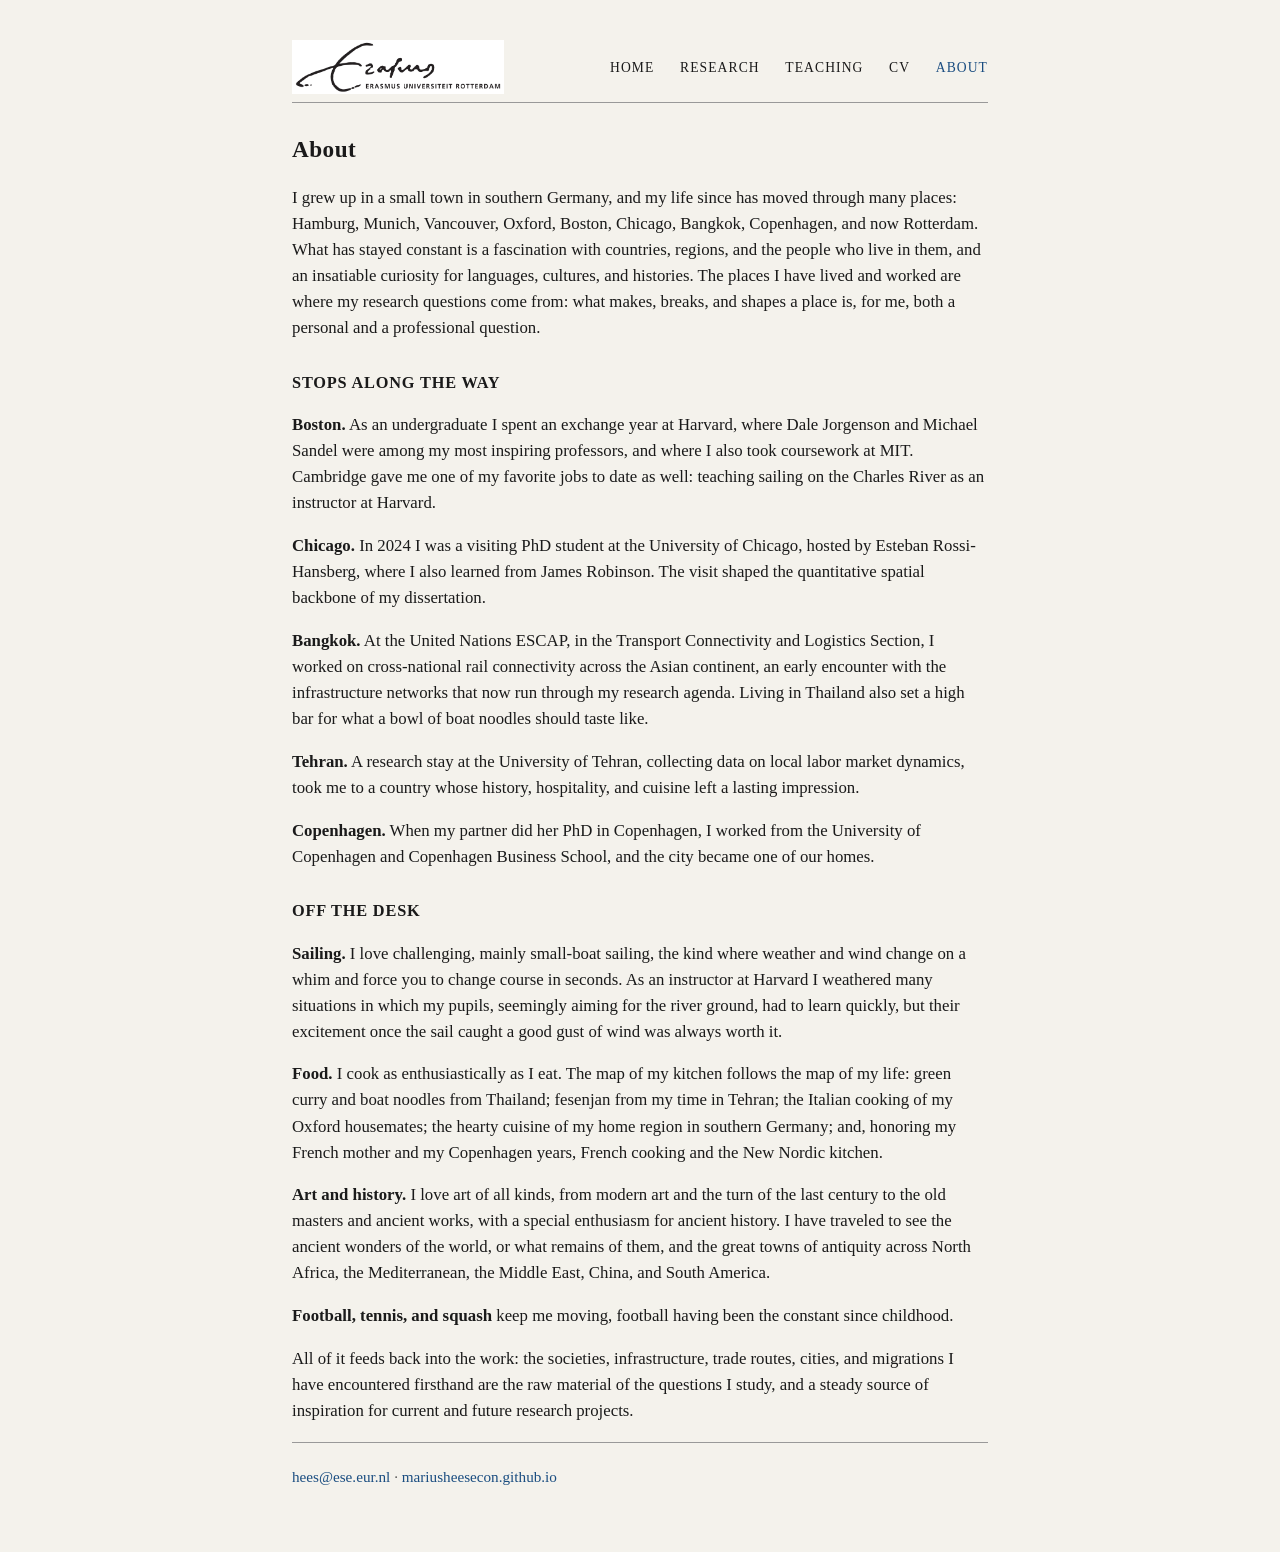
==== about.html @ 5c3d4e23 "Boston: Jorgenson and Sandel as inspiring professors Co-Authored-By: Claude Fable 5 <noreply@anthrop" ====
<!DOCTYPE html>
<html lang="en">
<head>
<meta charset="utf-8">
<meta name="viewport" content="width=device-width, initial-scale=1">
<title>About — Marius Hees</title>
<meta name="description" content="About Marius Emanuel Hees: a life across southern Germany, Oxford, Boston, Chicago, Bangkok, Copenhagen, and Rotterdam, and the curiosity for places, cultures, and histories that shapes his research.">
<link rel="stylesheet" href="style.css">
</head>
<body>

<nav>
  <a class="navlogo" href="index.html"><img src="img/erasmus.png" alt="Erasmus University Rotterdam"></a>
  <span class="navlinks">
  <a href="index.html">Home</a>
  <a href="research.html">Research</a>
  <a href="teaching.html">Teaching</a>
  <a href="files/Hees_CV.pdf" target="_blank" rel="noopener">CV</a>
  <a href="about.html" aria-current="page">About</a>
  </span>
</nav>

<h1 class="pagetitle">About</h1>

<p>I grew up in a small town in southern Germany, and my life since has moved through many places:
Hamburg, Munich, Vancouver, Oxford, Boston, Chicago, Bangkok, Copenhagen, and now Rotterdam. What has
stayed constant is a fascination with countries, regions, and the people who live in them, and an
insatiable curiosity for languages, cultures, and histories. The places I have lived and worked are
where my research questions come from: what makes, breaks, and shapes a place is, for me, both a
personal and a professional question.</p>

<h2>Stops along the way</h2>

<p><strong>Boston.</strong> As an undergraduate I spent an exchange year at Harvard, where Dale
Jorgenson and Michael Sandel were among my most inspiring professors, and where I also took
coursework at MIT. Cambridge gave me one of my favorite jobs to date as well: teaching sailing on
the Charles River as an instructor at Harvard.</p>

<p><strong>Chicago.</strong> In 2024 I was a visiting PhD student at the University of Chicago, hosted
by Esteban Rossi-Hansberg, where I also learned from James Robinson. The visit shaped the quantitative
spatial backbone of my dissertation.</p>

<p><strong>Bangkok.</strong> At the United Nations ESCAP, in the Transport Connectivity and Logistics
Section, I worked on cross-national rail connectivity across the Asian continent, an early encounter
with the infrastructure networks that now run through my research agenda. Living in Thailand also set
a high bar for what a bowl of boat noodles should taste like.</p>

<p><strong>Tehran.</strong> A research stay at the University of Tehran, collecting data on local labor
market dynamics, took me to a country whose history, hospitality, and cuisine left a lasting
impression.</p>

<p><strong>Copenhagen.</strong> When my partner did her PhD in Copenhagen, I worked from the University
of Copenhagen and Copenhagen Business School, and the city became one of our homes.</p>

<h2>Off the desk</h2>

<p><strong>Sailing.</strong> I love challenging, mainly small-boat sailing, the kind where weather and
wind change on a whim and force you to change course in seconds. As an instructor at Harvard I weathered
many situations in which my pupils, seemingly aiming for the river ground, had to learn quickly, but
their excitement once the sail caught a good gust of wind was always worth it.</p>

<p><strong>Food.</strong> I cook as enthusiastically as I eat. The map of my kitchen follows the map of
my life: green curry and boat noodles from Thailand; fesenjan from my time in Tehran; the Italian
cooking of my Oxford housemates; the hearty cuisine of my home region in southern Germany; and, honoring my French mother and my
Copenhagen years, French cooking and the New Nordic kitchen.</p>

<p><strong>Art and history.</strong> I love art of all kinds, from modern art and the turn of the last
century to the old masters and ancient works, with a special enthusiasm for ancient history. I have
traveled to see the ancient wonders of the world, or what remains of them, and the great towns of
antiquity across North Africa, the Mediterranean, the Middle East, China, and South America.</p>

<p><strong>Football, tennis, and squash</strong> keep me moving, football having been the constant
since childhood.</p>

<p>All of it feeds back into the work: the societies, infrastructure, trade routes, cities, and
migrations I have encountered firsthand are the raw material of the questions I study, and a steady
source of inspiration for current and future research projects.</p>

<hr>
<footer>
  <p><a href="mailto:hees@ese.eur.nl">hees@ese.eur.nl</a> ·
  <a href="index.html">mariusheesecon.github.io</a></p>
</footer>

</body>
</html>
---- style.css ----
/* Marius Hees — job market site. Design mirrors the print documents:
   serif, single readable column, understated. */

:root {
  --ink: #1a1a1a;
  --muted: #555;
  --rule: #999;
  --accent: #1a4d80;
  --bg: #f4f2ec;   /* eggshell / light warm grey */
}

* { box-sizing: border-box; }

body {
  font-family: Georgia, "Times New Roman", Times, serif;
  color: var(--ink);
  background: var(--bg);
  max-width: 46rem;
  margin: 0 auto;
  padding: 2.5rem 1.25rem 3rem;
  line-height: 1.55;
  font-size: 1.05rem;
}

header { display: flex; gap: 1.5rem; align-items: flex-start; justify-content: space-between; }
.header-text { flex: 1; }

h1 {
  font-size: 1.7rem;
  letter-spacing: 0.02em;
  margin: 0 0 0.35rem;
}

.subtitle { margin: 0 0 0.5rem; font-size: 1.05rem; }
.jobmarket { margin: 0 0 0.5rem; font-style: italic; }
.links { margin: 0; }

.photo {
  width: 12.5rem;
  height: 12.5rem;
  object-fit: cover;
  object-position: 50% 28%;
  border-radius: 50%;
}

nav {
  display: flex;
  align-items: center;
  justify-content: space-between;
  gap: 1.2rem;
  margin-bottom: 1.8rem;
  padding-bottom: 0.5rem;
  border-bottom: 1px solid var(--rule);
}

.navlinks { display: flex; gap: 1.6rem; }

nav a {
  color: var(--ink);
  text-transform: uppercase;
  letter-spacing: 0.08em;
  font-size: 0.85rem;
}

nav a:hover { color: var(--accent); text-decoration: none; }
nav a[aria-current="page"] { color: var(--accent); }

.navlogo img { height: 3.4rem; width: auto; display: block; }

.overview {
  font-size: 0.98rem;
  border-left: 2px solid var(--rule);
  padding-left: 0.9rem;
  margin: 0 0 1.4rem;
}

.pagetitle {
  font-size: 1.45rem;
  letter-spacing: 0.02em;
  margin: 0 0 1rem;
}

.sublinks { font-size: 0.95rem; margin-top: 0.4rem; }
.soon { color: var(--muted); }

.gallery {
  display: grid;
  grid-template-columns: repeat(auto-fill, minmax(13rem, 1fr));
  gap: 0.7rem;
  margin-top: 1.2rem;
}

.gallery img { width: 100%; height: 13rem; object-fit: cover; display: block; }

hr { border: none; border-top: 1px solid var(--rule); margin: 1.1rem 0 1.4rem; }

h2 {
  font-size: 1.02rem;
  text-transform: uppercase;
  letter-spacing: 0.05em;
  margin: 1.8rem 0 0.6rem;
}

h3 { font-size: 1.1rem; margin: 1rem 0 0.2rem; }

a { color: var(--accent); text-decoration: none; }
a:hover { text-decoration: underline; }

.fields { color: var(--ink); }
.coauthors { margin: 0 0 0.3rem; color: var(--muted); font-style: italic; }
.status { margin: 0 0 0.4rem; color: var(--muted); font-style: italic; }
.abstract { text-align: justify; hyphens: auto; }

details { margin: 0.2rem 0 0.6rem; }
summary { cursor: pointer; color: var(--accent); font-style: italic; }

.refs { display: flex; flex-wrap: wrap; gap: 1.5rem; }
.refs div { flex: 1 1 12rem; }
.placement { margin-top: 0.9rem; font-size: 0.95rem; color: var(--muted); }

footer { font-size: 0.95rem; color: var(--muted); }
.updated { font-size: 0.85rem; }

@media (max-width: 40rem) {
  header { flex-direction: column-reverse; }
  .photo { width: 10rem; height: 10rem; }
  nav { flex-wrap: wrap; justify-content: center; }
  .navlinks { gap: 1.1rem; flex-wrap: wrap; justify-content: center; }
  body { font-size: 1rem; padding-top: 1.5rem; }
}
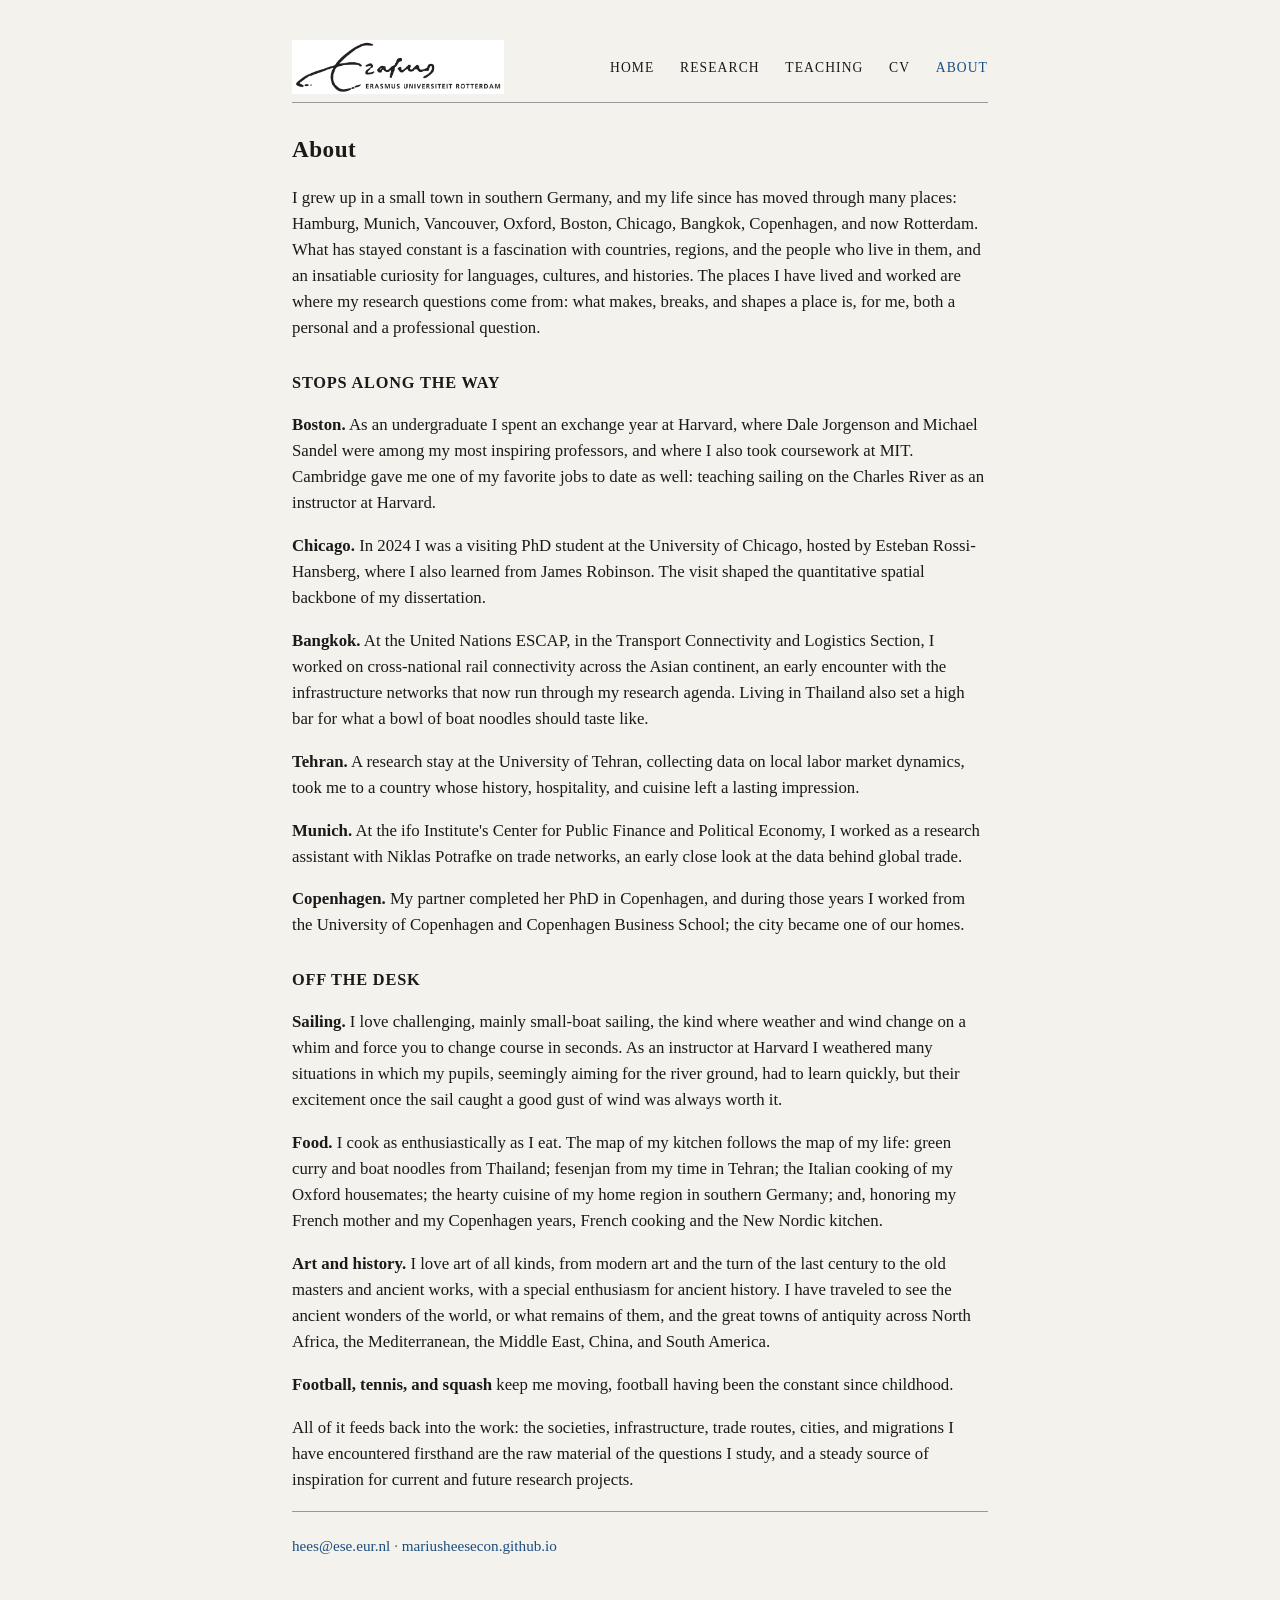
==== commit 238b76cf: "Favicon, Open Graph tags on all pages, Munich paragraph, Copenhagen in completed past tense Co-Autho" ====
--- a/about.html
+++ b/about.html
@@ -5,6 +5,13 @@
 <meta name="viewport" content="width=device-width, initial-scale=1">
 <title>About — Marius Hees</title>
 <meta name="description" content="About Marius Emanuel Hees: a life across southern Germany, Oxford, Boston, Chicago, Bangkok, Copenhagen, and Rotterdam, and the curiosity for places, cultures, and histories that shapes his research.">
+<link rel="icon" type="image/png" href="img/favicon.png">
+<meta property="og:title" content="About — Marius Hees">
+<meta property="og:description" content="The journey behind the research: southern Germany, Oxford, Boston, Chicago, Bangkok, Copenhagen, Rotterdam.">
+<meta property="og:type" content="website">
+<meta property="og:url" content="https://mariusheesecon.github.io/about.html">
+<meta property="og:image" content="https://mariusheesecon.github.io/img/og.jpg">
+<meta name="twitter:card" content="summary">
 <link rel="stylesheet" href="style.css">
 </head>
 <body>
@@ -49,8 +56,13 @@
 market dynamics, took me to a country whose history, hospitality, and cuisine left a lasting
 impression.</p>
 
-<p><strong>Copenhagen.</strong> When my partner did her PhD in Copenhagen, I worked from the University
-of Copenhagen and Copenhagen Business School, and the city became one of our homes.</p>
+<p><strong>Munich.</strong> At the ifo Institute's Center for Public Finance and Political Economy,
+I worked as a research assistant with Niklas Potrafke on trade networks, an early close look at the
+data behind global trade.</p>
+
+<p><strong>Copenhagen.</strong> My partner completed her PhD in Copenhagen, and during those years I
+worked from the University of Copenhagen and Copenhagen Business School; the city became one of our
+homes.</p>
 
 <h2>Off the desk</h2>
 
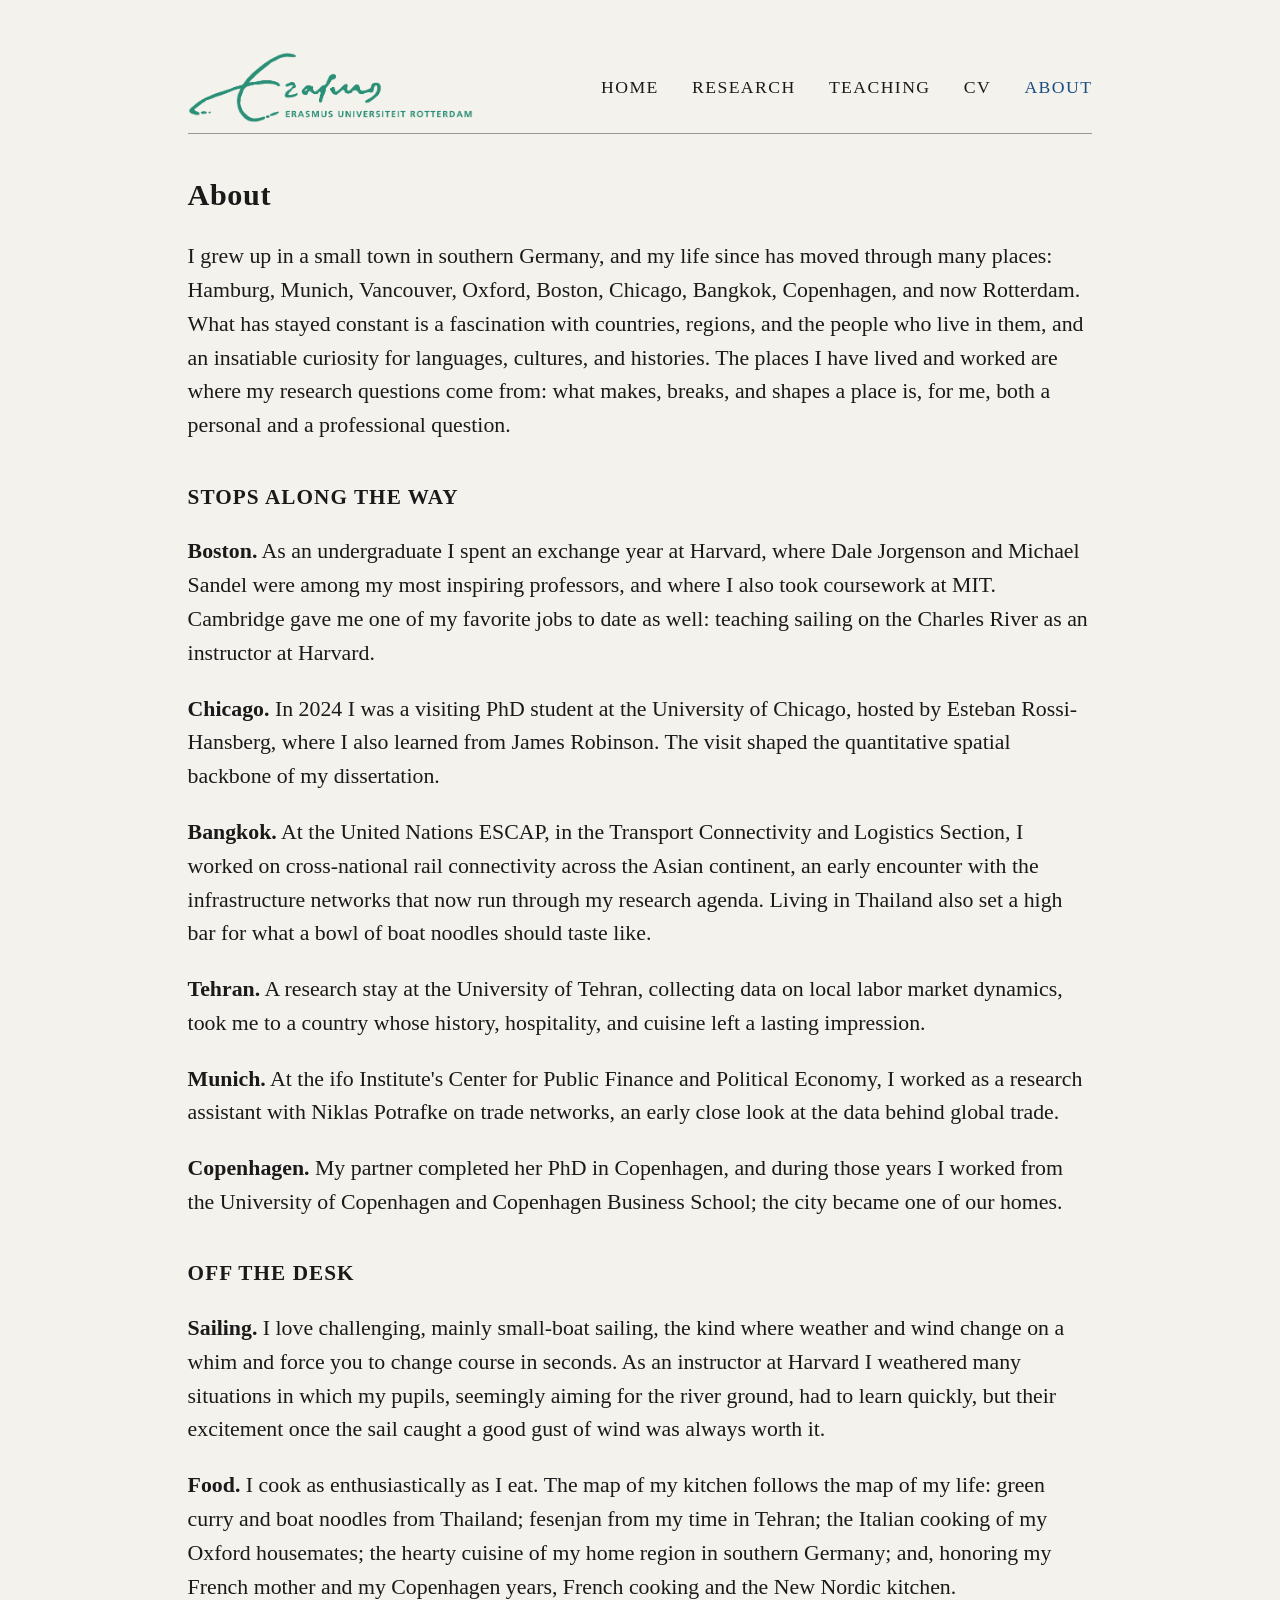
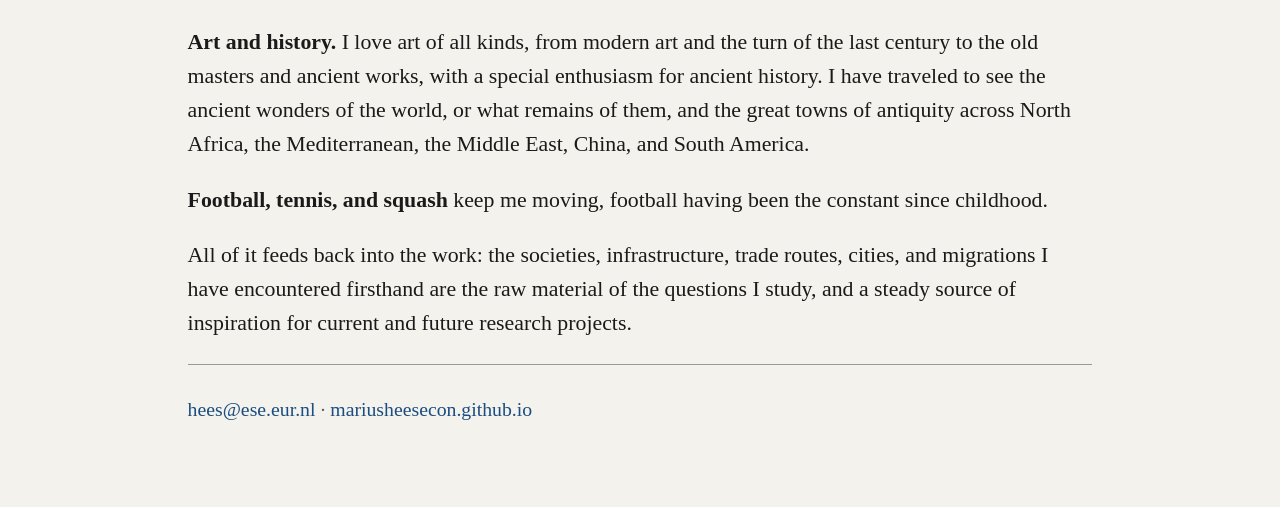
==== commit c469d448: "Cache-bust nav logo" ====
--- a/about.html
+++ b/about.html
@@ -17,7 +17,7 @@
 <body>
 
 <nav>
-  <a class="navlogo" href="index.html"><img src="img/erasmus.png" alt="Erasmus University Rotterdam"></a>
+  <a class="navlogo" href="index.html"><img src="img/erasmus.png?v=2" alt="Erasmus University Rotterdam"></a>
   <span class="navlinks">
   <a href="index.html">Home</a>
   <a href="research.html">Research</a>
--- a/style.css
+++ b/style.css
@@ -10,6 +10,9 @@
 }
 
 * { box-sizing: border-box; }
+
+/* baseline zoom: scales the whole rem-based layout like 130% browser zoom */
+html { font-size: 130%; }
 
 body {
   font-family: Georgia, "Times New Roman", Times, serif;
@@ -74,6 +77,11 @@
   margin: 0 0 1.4rem;
 }
 
+.toc-head { margin: 0.5rem 0 0.15rem; }
+.toc-head:first-child { margin-top: 0; }
+ul.toc { list-style: none; margin: 0; padding-left: 1rem; }
+ul.toc li { margin: 0.1rem 0; }
+
 .pagetitle {
   font-size: 1.45rem;
   letter-spacing: 0.02em;
@@ -122,6 +130,7 @@
 .updated { font-size: 0.85rem; }
 
 @media (max-width: 40rem) {
+  html { font-size: 108%; }
   header { flex-direction: column-reverse; }
   .photo { width: 10rem; height: 10rem; }
   nav { flex-wrap: wrap; justify-content: center; }
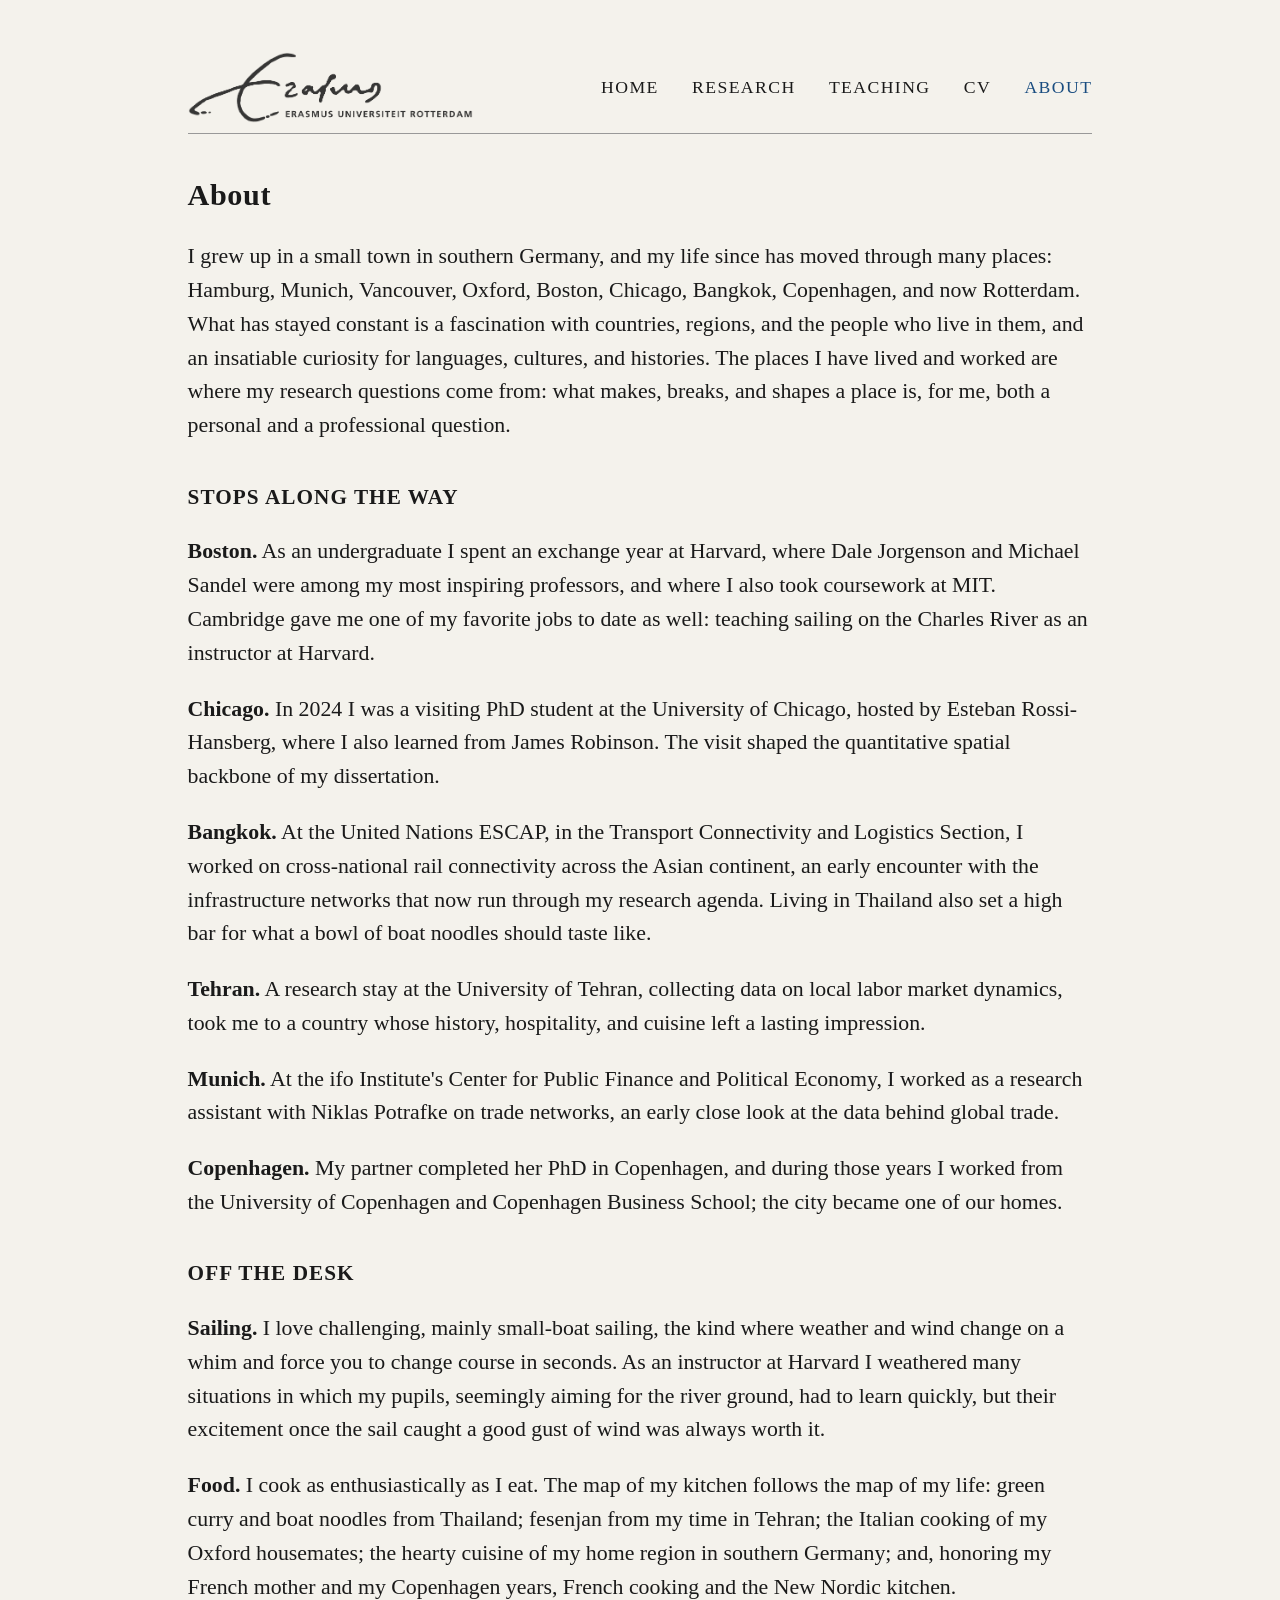
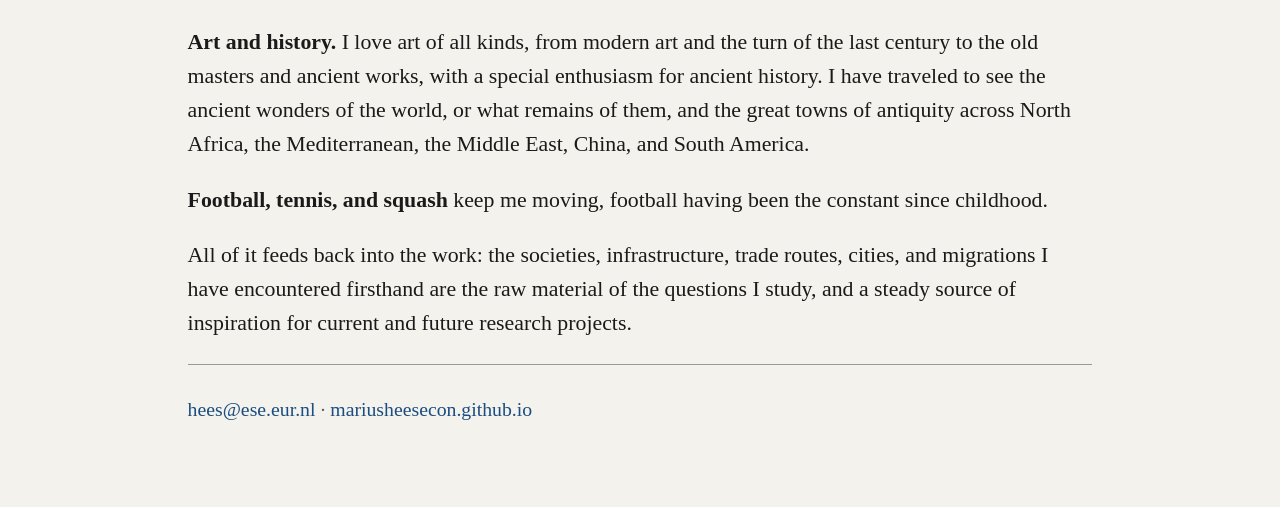
==== commit 1414df0b: "Nav logo: back to site ink colour, transparent background" ====
--- a/about.html
+++ b/about.html
@@ -17,7 +17,7 @@
 <body>
 
 <nav>
-  <a class="navlogo" href="index.html"><img src="img/erasmus.png?v=2" alt="Erasmus University Rotterdam"></a>
+  <a class="navlogo" href="index.html"><img src="img/erasmus.png?v=3" alt="Erasmus University Rotterdam"></a>
   <span class="navlinks">
   <a href="index.html">Home</a>
   <a href="research.html">Research</a>
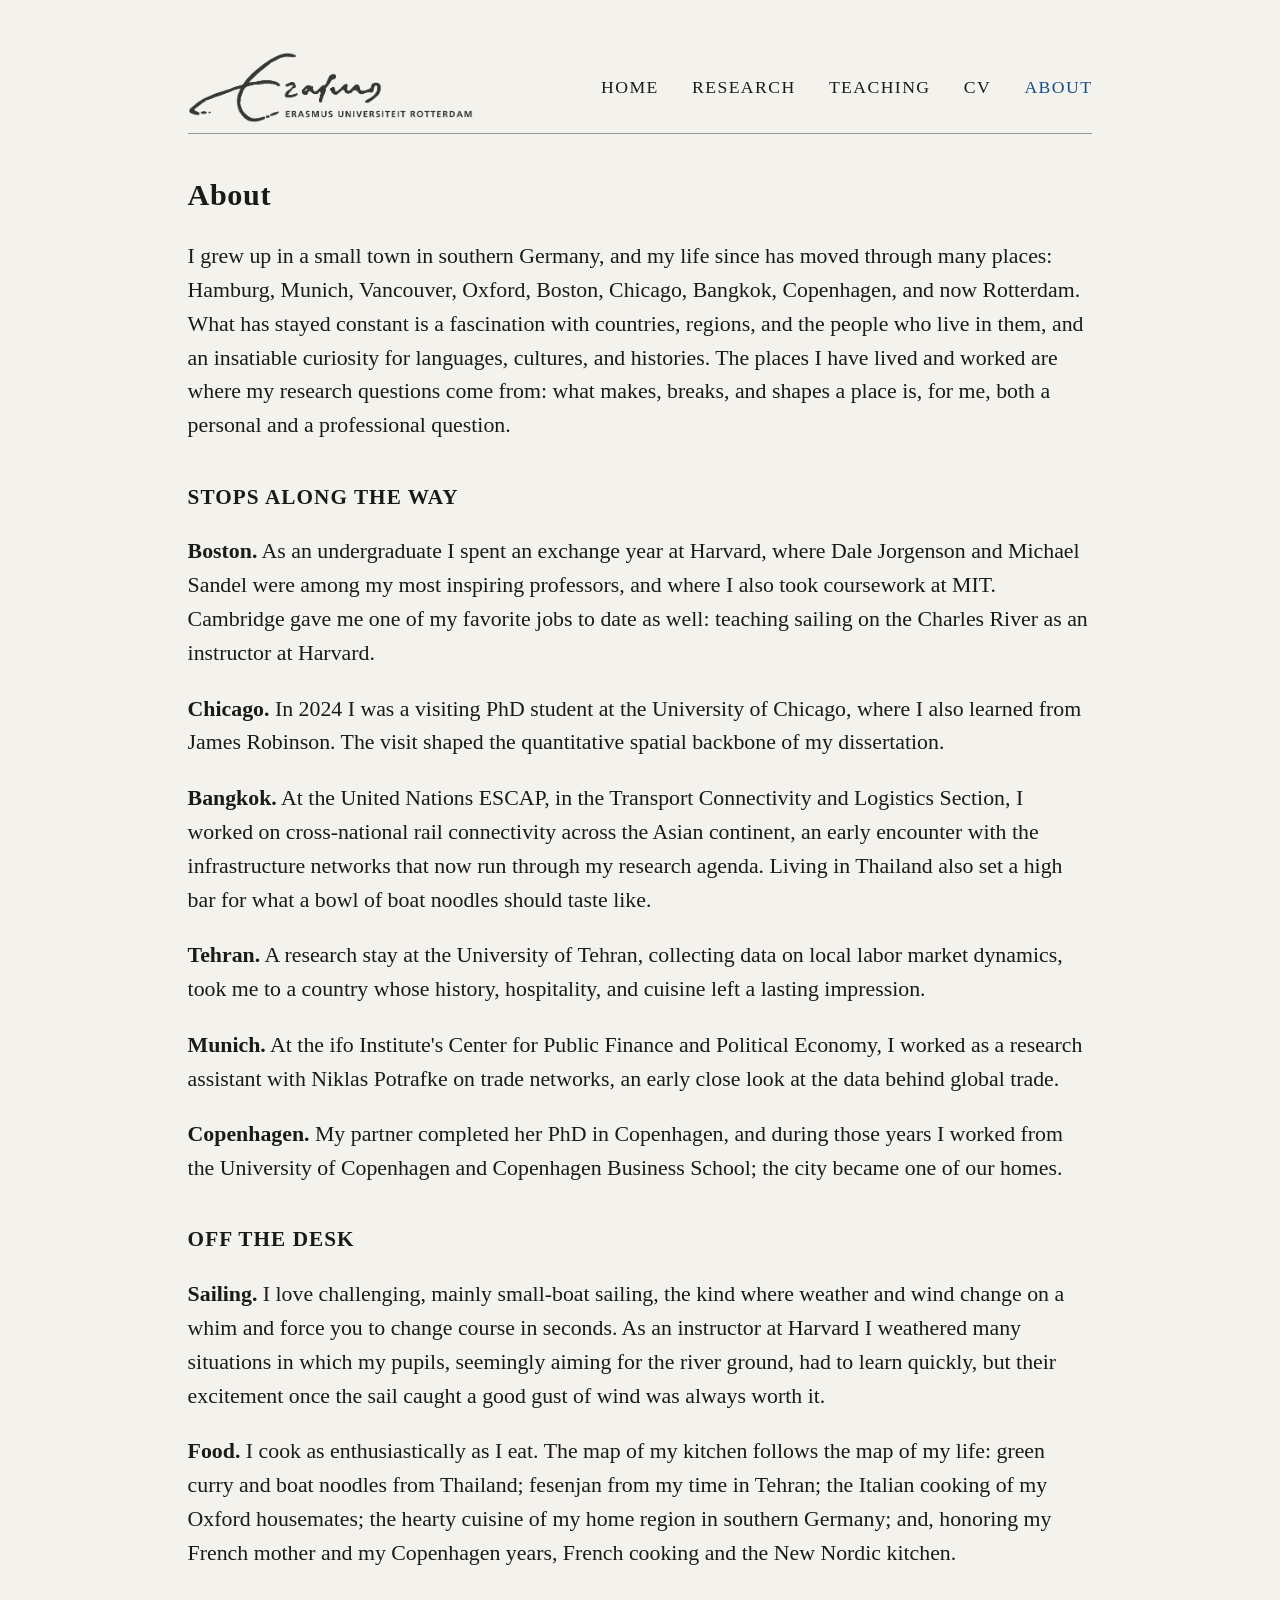
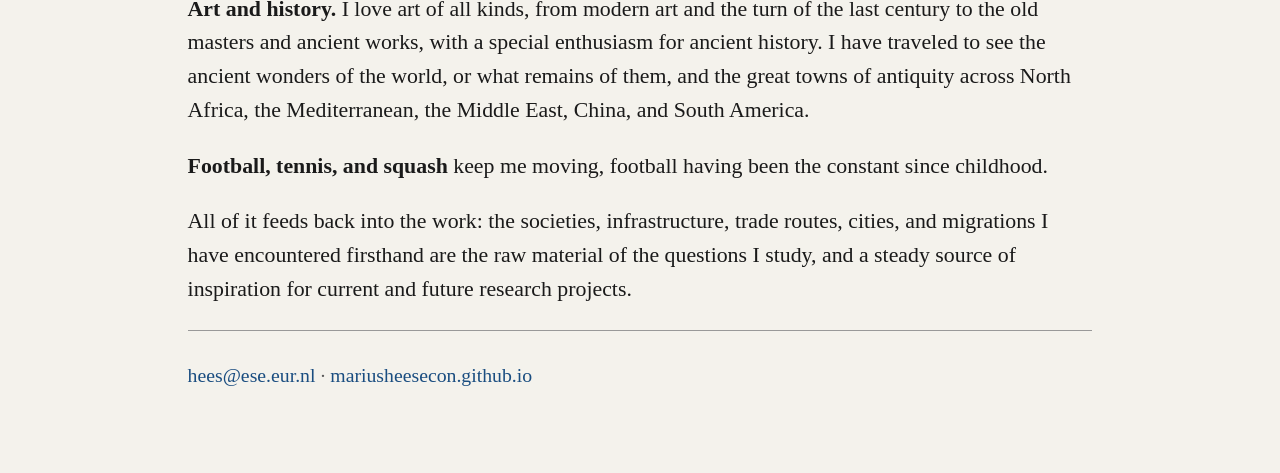
==== commit d4f799a1: "Refresh CV; about page wording" ====
--- a/about.html
+++ b/about.html
@@ -43,9 +43,8 @@
 coursework at MIT. Cambridge gave me one of my favorite jobs to date as well: teaching sailing on
 the Charles River as an instructor at Harvard.</p>
 
-<p><strong>Chicago.</strong> In 2024 I was a visiting PhD student at the University of Chicago, hosted
-by Esteban Rossi-Hansberg, where I also learned from James Robinson. The visit shaped the quantitative
-spatial backbone of my dissertation.</p>
+<p><strong>Chicago.</strong> In 2024 I was a visiting PhD student at the University of Chicago, where I
+also learned from James Robinson. The visit shaped the quantitative spatial backbone of my dissertation.</p>
 
 <p><strong>Bangkok.</strong> At the United Nations ESCAP, in the Transport Connectivity and Logistics
 Section, I worked on cross-national rail connectivity across the Asian continent, an early encounter
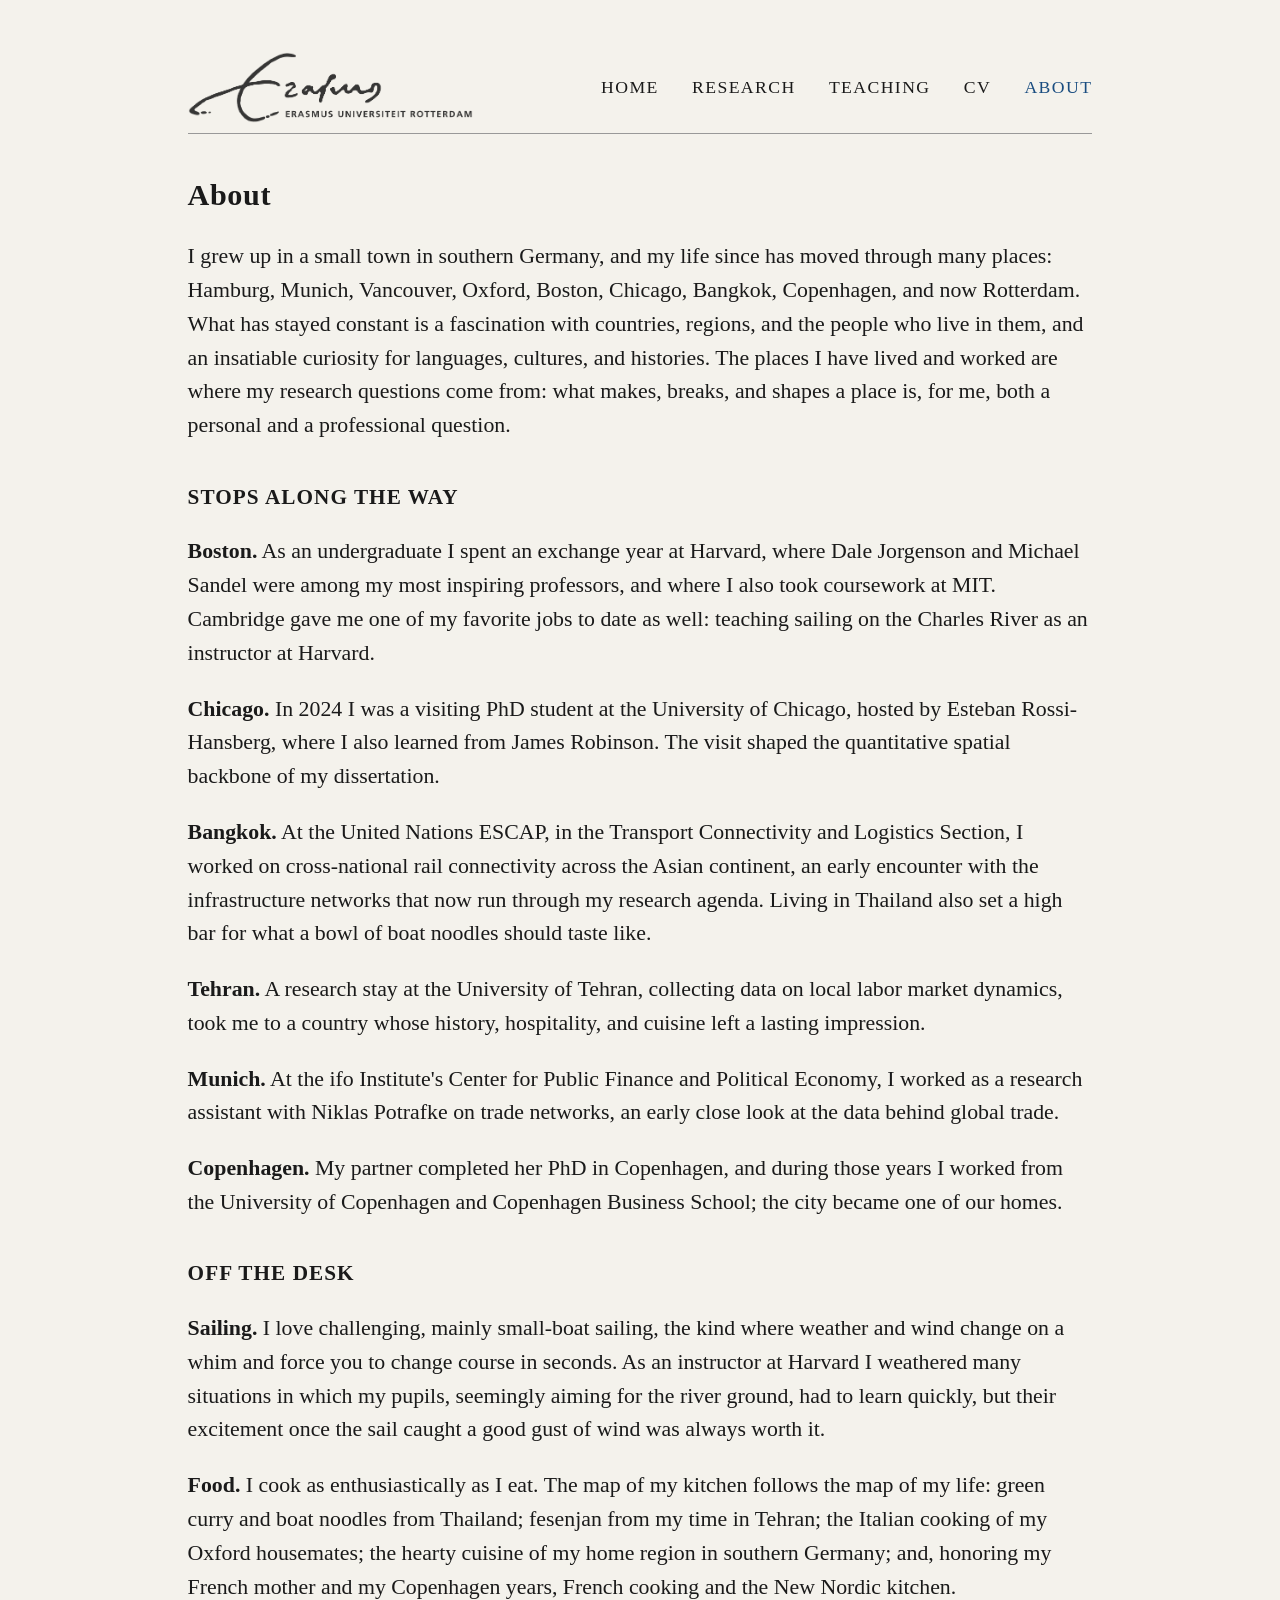
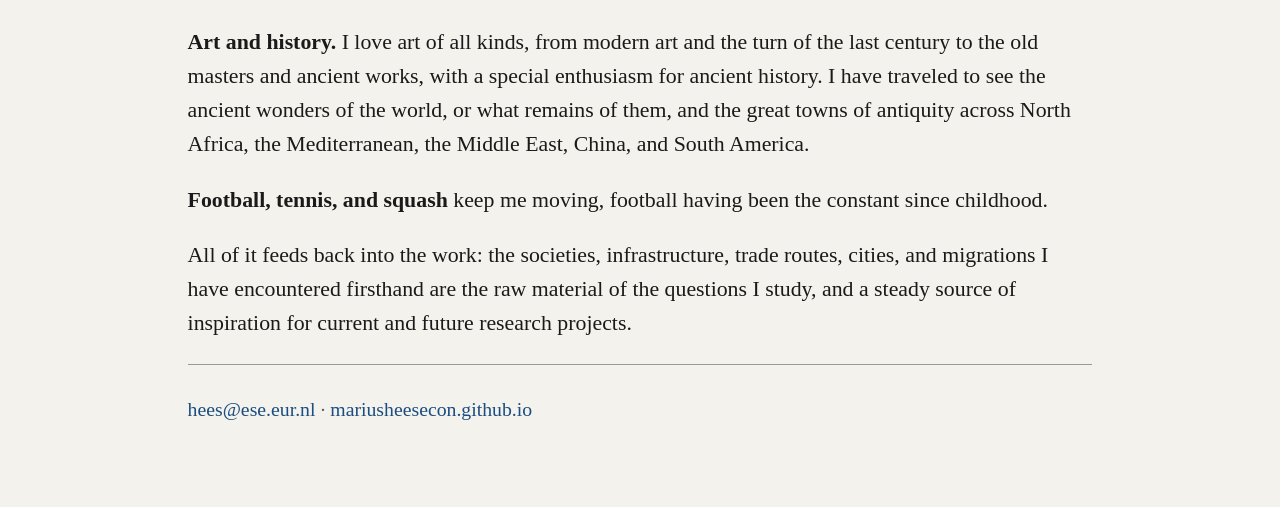
==== commit ba97e5b5: "Restore Chicago host mention; refresh CV" ====
--- a/about.html
+++ b/about.html
@@ -43,8 +43,9 @@
 coursework at MIT. Cambridge gave me one of my favorite jobs to date as well: teaching sailing on
 the Charles River as an instructor at Harvard.</p>
 
-<p><strong>Chicago.</strong> In 2024 I was a visiting PhD student at the University of Chicago, where I
-also learned from James Robinson. The visit shaped the quantitative spatial backbone of my dissertation.</p>
+<p><strong>Chicago.</strong> In 2024 I was a visiting PhD student at the University of Chicago, hosted
+by Esteban Rossi-Hansberg, where I also learned from James Robinson. The visit shaped the quantitative
+spatial backbone of my dissertation.</p>
 
 <p><strong>Bangkok.</strong> At the United Nations ESCAP, in the Transport Connectivity and Logistics
 Section, I worked on cross-national rail connectivity across the Asian continent, an early encounter
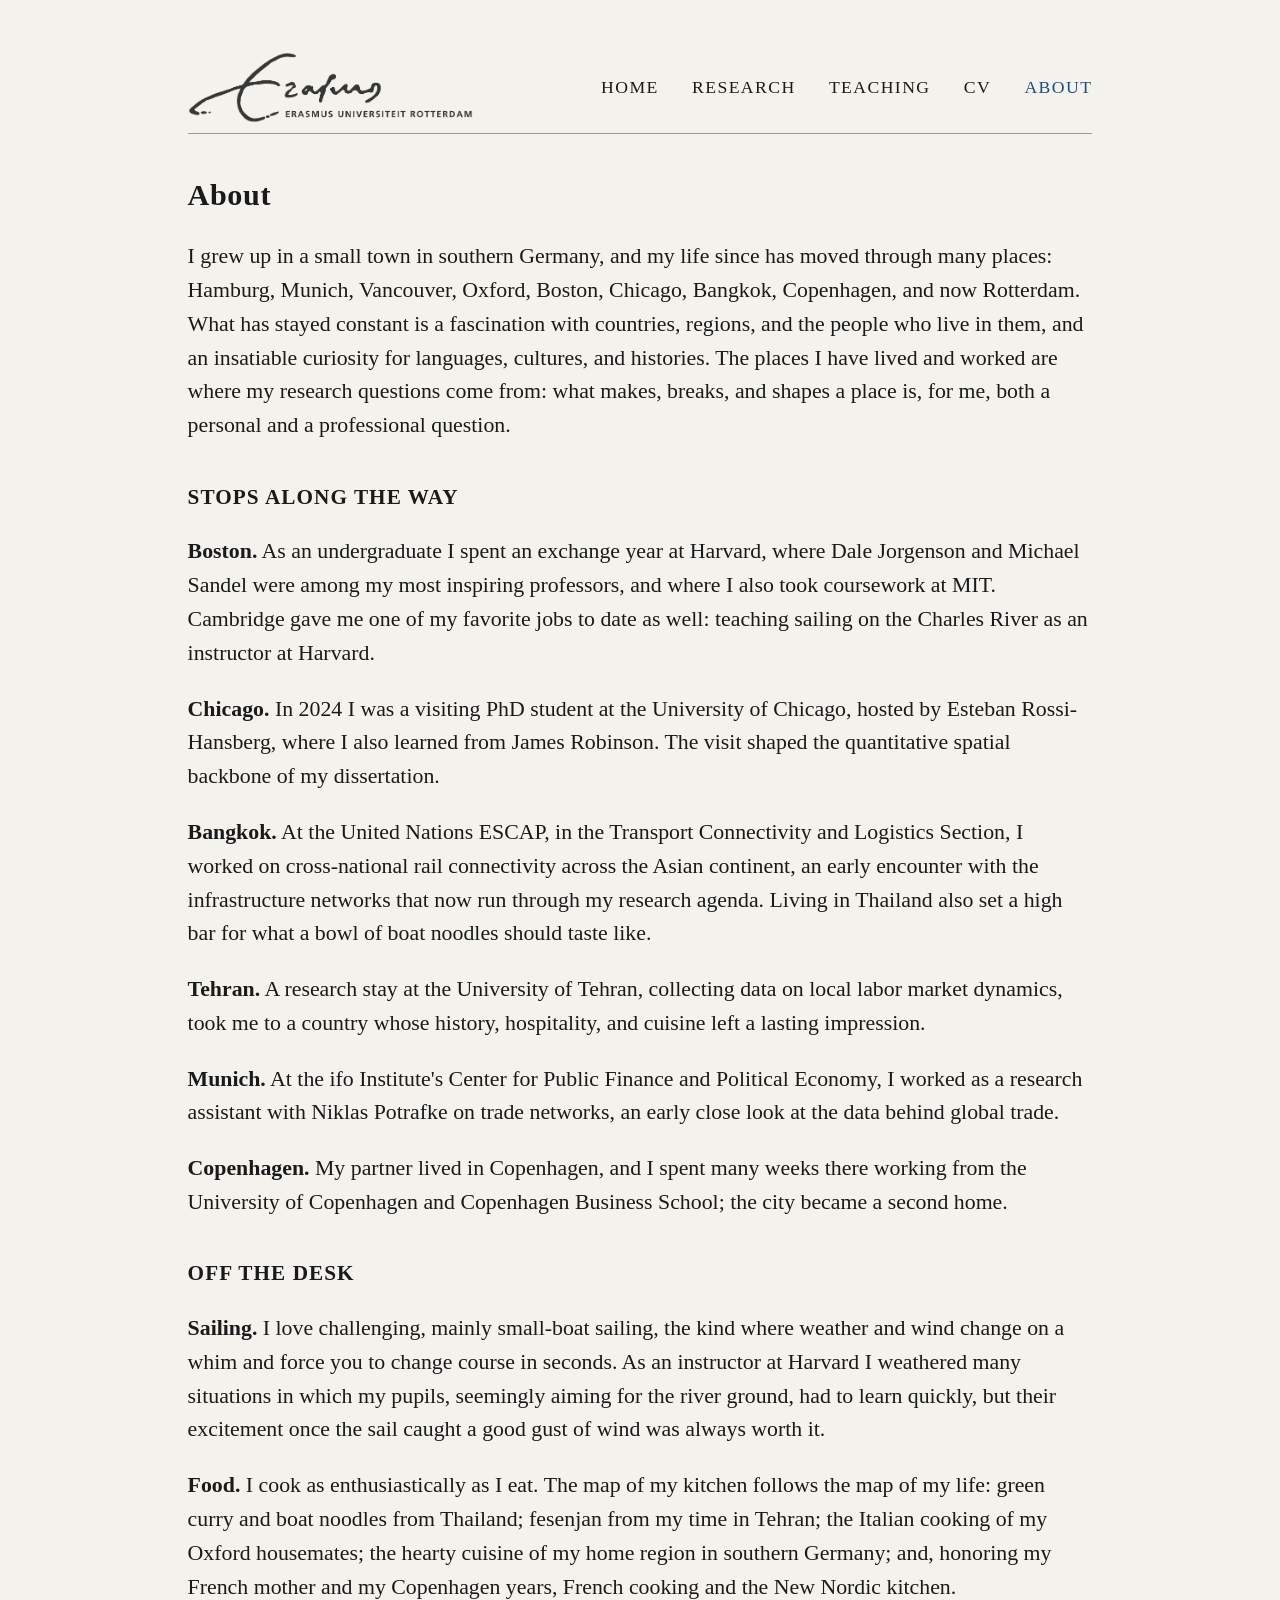
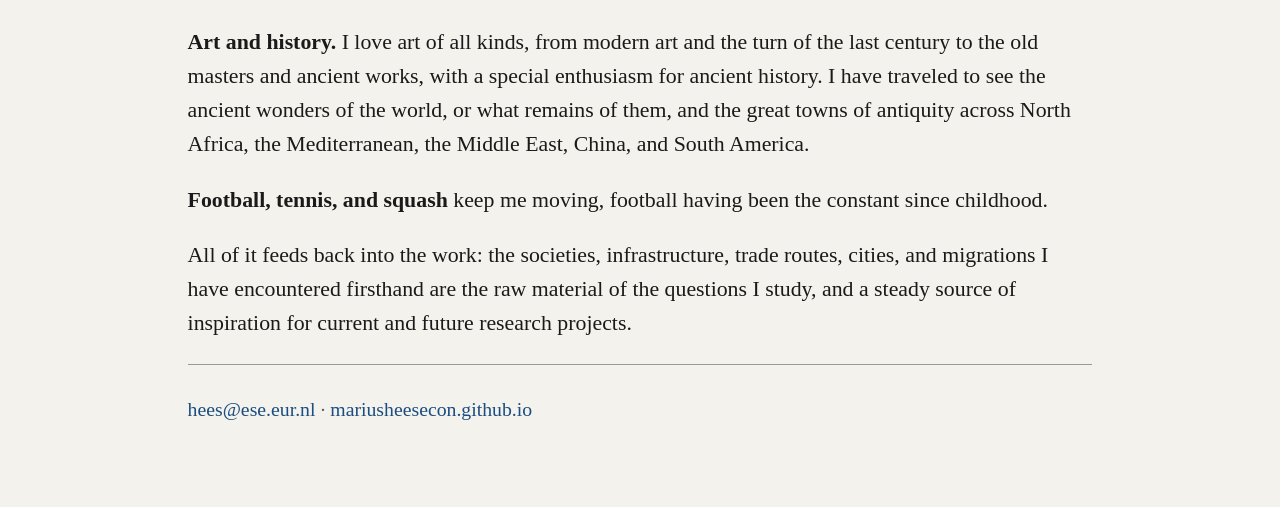
==== commit 296a3ce1: "About: simplify Copenhagen paragraph Co-Authored-By: Claude Opus 5.5 (1M context) <noreply@anthropic" ====
--- a/about.html
+++ b/about.html
@@ -12,6 +12,8 @@
 <meta property="og:url" content="https://mariusheesecon.github.io/about.html">
 <meta property="og:image" content="https://mariusheesecon.github.io/img/og.jpg">
 <meta name="twitter:card" content="summary">
+<link rel="canonical" href="https://mariusheesecon.github.io/about.html">
+<meta name="author" content="Marius Emanuel Hees">
 <link rel="stylesheet" href="style.css">
 </head>
 <body>
@@ -60,9 +62,9 @@
 I worked as a research assistant with Niklas Potrafke on trade networks, an early close look at the
 data behind global trade.</p>
 
-<p><strong>Copenhagen.</strong> My partner completed her PhD in Copenhagen, and during those years I
-worked from the University of Copenhagen and Copenhagen Business School; the city became one of our
-homes.</p>
+<p><strong>Copenhagen.</strong> My partner lived in Copenhagen, and I spent many weeks there
+working from the University of Copenhagen and Copenhagen Business School; the city became a second
+home.</p>
 
 <h2>Off the desk</h2>
 
--- a/style.css
+++ b/style.css
@@ -42,7 +42,7 @@
   width: 12.5rem;
   height: 12.5rem;
   object-fit: cover;
-  object-position: 50% 28%;
+  object-position: 50% 50%;
   border-radius: 50%;
 }
 
@@ -122,8 +122,7 @@
 details { margin: 0.2rem 0 0.6rem; }
 summary { cursor: pointer; color: var(--accent); font-style: italic; }
 
-.refs { display: flex; flex-wrap: wrap; gap: 1.5rem; }
-.refs div { flex: 1 1 12rem; }
+.refs { display: grid; grid-template-columns: repeat(2, minmax(0, 1fr)); gap: 1.1rem 1.5rem; }
 .placement { margin-top: 0.9rem; font-size: 0.95rem; color: var(--muted); }
 
 footer { font-size: 0.95rem; color: var(--muted); }
@@ -136,4 +135,5 @@
   nav { flex-wrap: wrap; justify-content: center; }
   .navlinks { gap: 1.1rem; flex-wrap: wrap; justify-content: center; }
   body { font-size: 1rem; padding-top: 1.5rem; }
+  .refs { grid-template-columns: 1fr; }
 }
